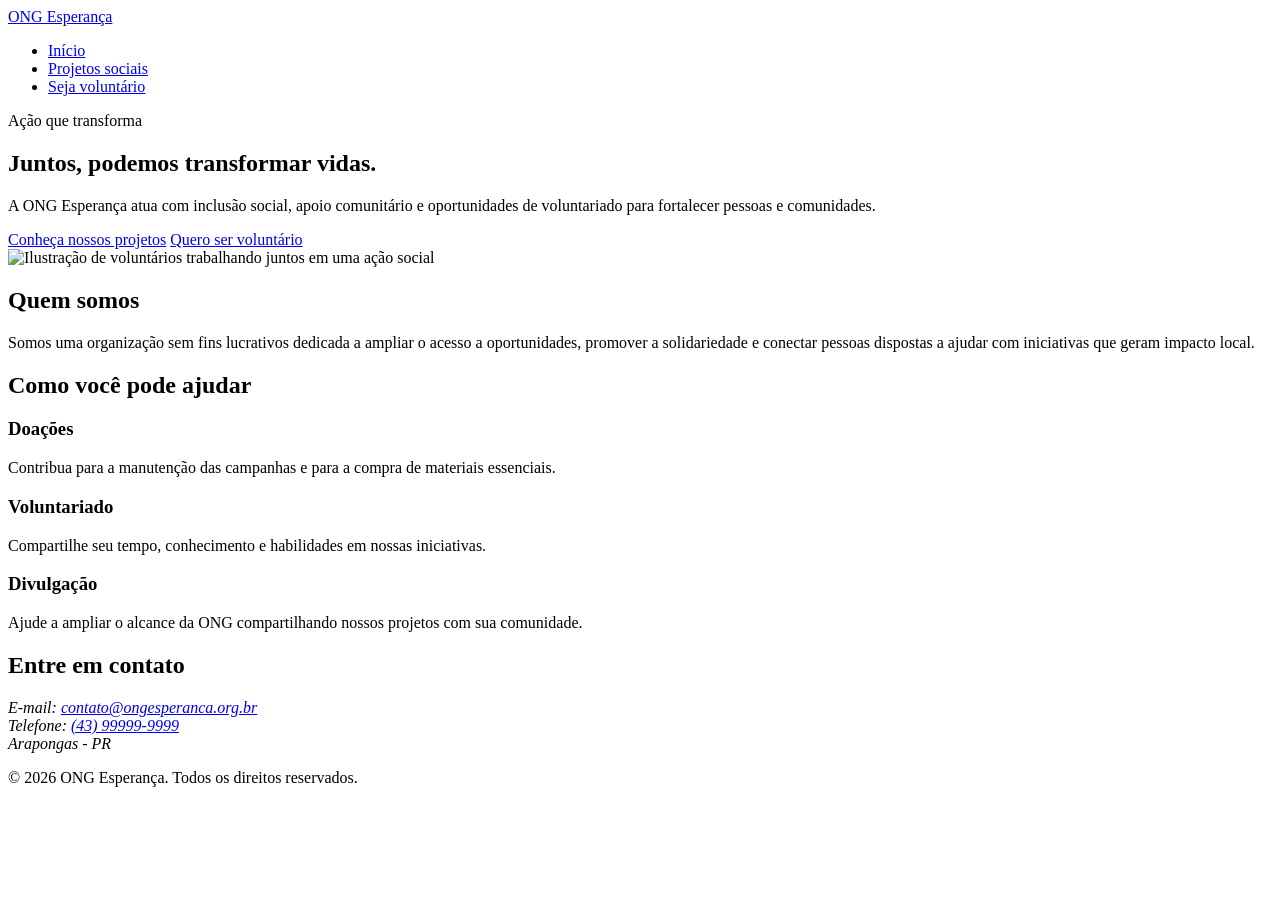
==== index.html @ 51edddca "feat: adiciona index.html" ====
<!DOCTYPE html>
<html lang="pt-BR">
<head>
  <meta charset="UTF-8">
  <meta name="viewport" content="width=device-width, initial-scale=1.0">
  <meta name="description" content="ONG Esperança - projetos sociais, doações e voluntariado.">
  <title>ONG Esperança | Início</title>
  <link rel="stylesheet" href="css/style.css">
</head>
<body>
  <header class="site-header">
    <div class="container">
      <a class="brand" href="index.html" aria-label="ONG Esperança - página inicial">ONG Esperança</a>
      <nav aria-label="Navegação principal">
        <ul class="nav-list">
          <li><a href="index.html" aria-current="page">Início</a></li>
          <li><a href="projetos.html">Projetos sociais</a></li>
          <li><a href="cadastro.html">Seja voluntário</a></li>
        </ul>
      </nav>
    </div>
  </header>

  <main>
    <section class="hero container" aria-labelledby="titulo-principal">
      <div>
        <p class="eyebrow">Ação que transforma</p>
        <h1 id="titulo-principal">Juntos, podemos transformar vidas.</h1>
        <p class="lead">A ONG Esperança atua com inclusão social, apoio comunitário e oportunidades de voluntariado para fortalecer pessoas e comunidades.</p>
        <div class="actions">
          <a class="button" href="projetos.html">Conheça nossos projetos</a>
          <a class="button button-secondary" href="cadastro.html">Quero ser voluntário</a>
        </div>
      </div>
      <img src="images/voluntarios.svg" alt="Ilustração de voluntários trabalhando juntos em uma ação social">
    </section>

    <section class="container section" aria-labelledby="quem-somos">
      <h2 id="quem-somos">Quem somos</h2>
      <p>Somos uma organização sem fins lucrativos dedicada a ampliar o acesso a oportunidades, promover a solidariedade e conectar pessoas dispostas a ajudar com iniciativas que geram impacto local.</p>
    </section>

    <section class="container section cards" aria-labelledby="destaques">
      <h2 id="destaques">Como você pode ajudar</h2>
      <article class="card">
        <h3>Doações</h3>
        <p>Contribua para a manutenção das campanhas e para a compra de materiais essenciais.</p>
      </article>
      <article class="card">
        <h3>Voluntariado</h3>
        <p>Compartilhe seu tempo, conhecimento e habilidades em nossas iniciativas.</p>
      </article>
      <article class="card">
        <h3>Divulgação</h3>
        <p>Ajude a ampliar o alcance da ONG compartilhando nossos projetos com sua comunidade.</p>
      </article>
    </section>

    <section class="container section contact" aria-labelledby="contato">
      <h2 id="contato">Entre em contato</h2>
      <address>
        E-mail: <a href="mailto:contato@ongesperanca.org.br">contato@ongesperanca.org.br</a><br>
        Telefone: <a href="tel:+5543999999999">(43) 99999-9999</a><br>
        Arapongas - PR
      </address>
    </section>
  </main>

  <footer class="site-footer">
    <div class="container">
      <p>&copy; 2026 ONG Esperança. Todos os direitos reservados.</p>
    </div>
  </footer>
</body>
</html>
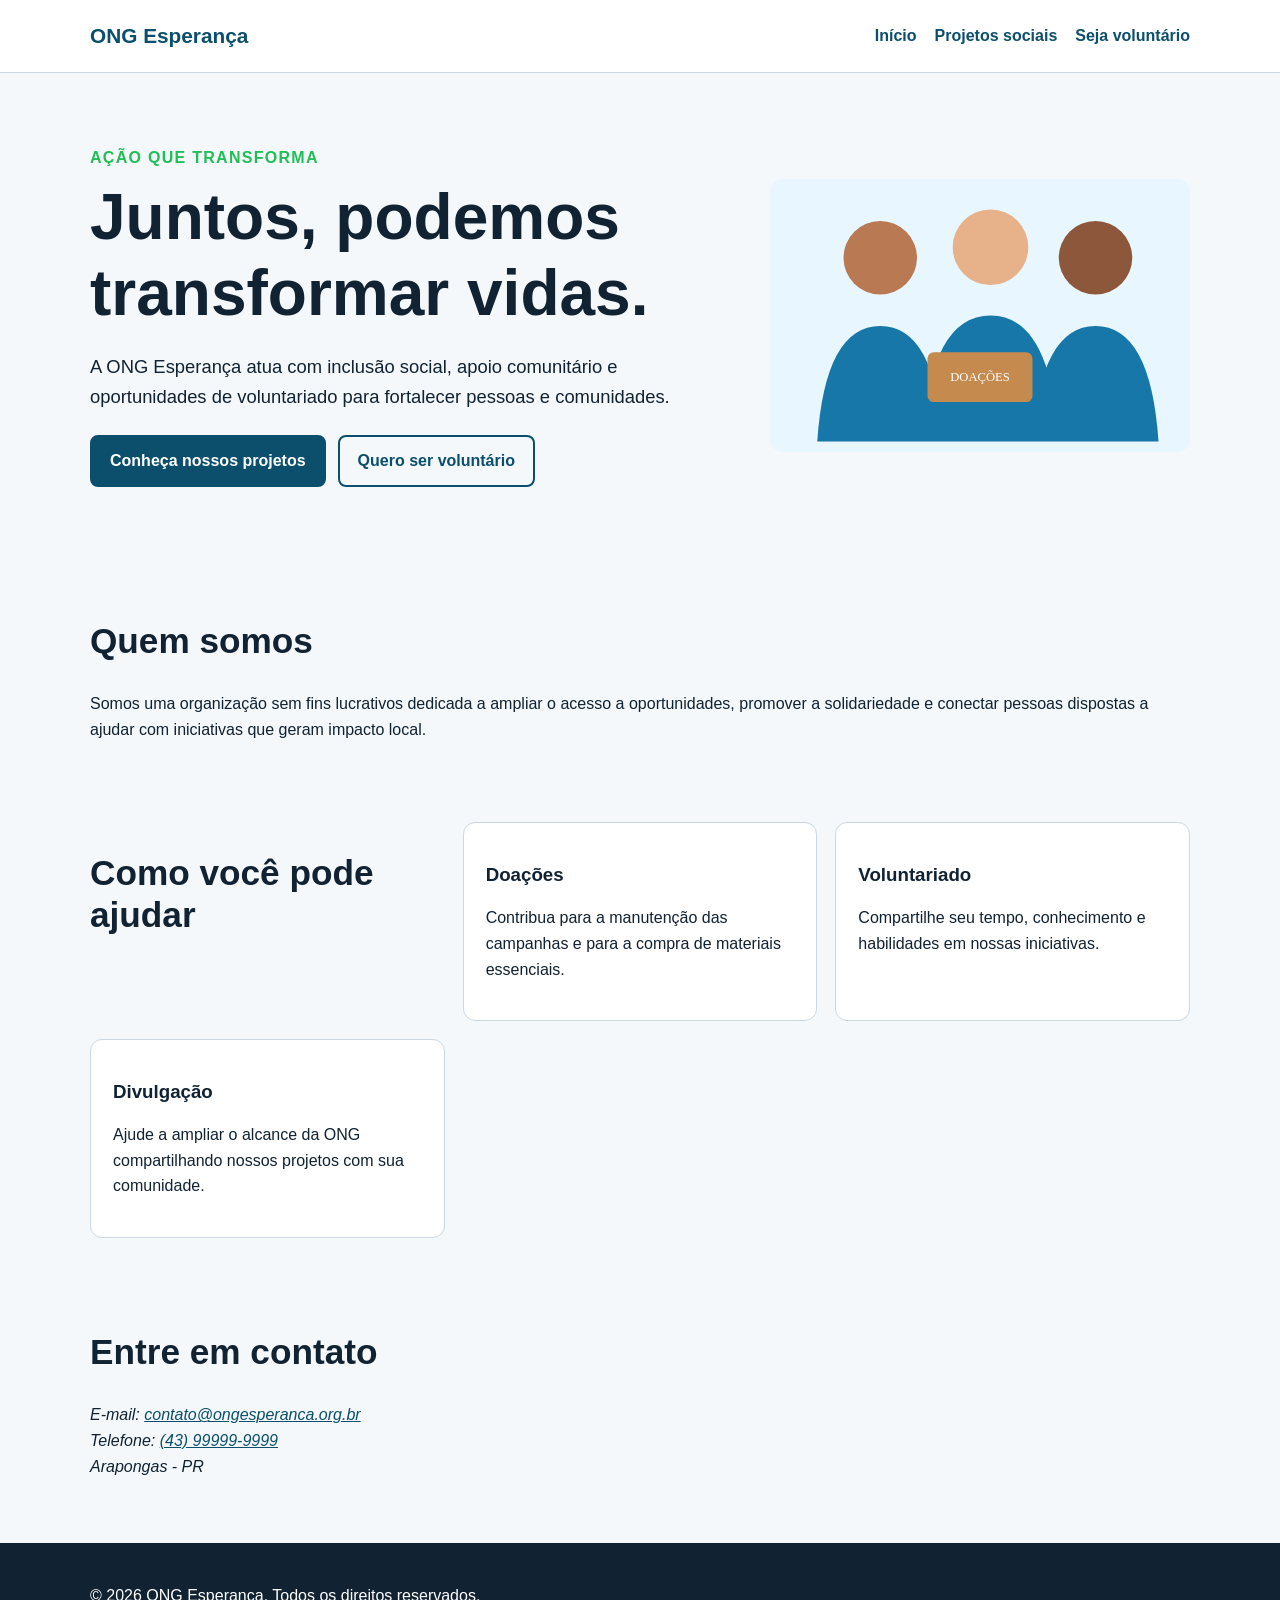
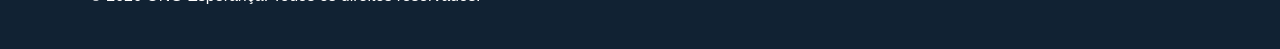
==== commit 2956db0d: "feat: utiliza ilustração de ação social na página inicial" ====
--- a/index.html
+++ b/index.html
@@ -11,16 +11,13 @@
   <header class="site-header">
     <div class="container">
       <a class="brand" href="index.html" aria-label="ONG Esperança - página inicial">ONG Esperança</a>
-      <nav aria-label="Navegação principal">
-        <ul class="nav-list">
-          <li><a href="index.html" aria-current="page">Início</a></li>
-          <li><a href="projetos.html">Projetos sociais</a></li>
-          <li><a href="cadastro.html">Seja voluntário</a></li>
-        </ul>
-      </nav>
+      <nav aria-label="Navegação principal"><ul class="nav-list">
+        <li><a href="index.html" aria-current="page">Início</a></li>
+        <li><a href="projetos.html">Projetos sociais</a></li>
+        <li><a href="cadastro.html">Seja voluntário</a></li>
+      </ul></nav>
     </div>
   </header>
-
   <main>
     <section class="hero container" aria-labelledby="titulo-principal">
       <div>
@@ -32,44 +29,23 @@
           <a class="button button-secondary" href="cadastro.html">Quero ser voluntário</a>
         </div>
       </div>
-      <img src="images/voluntarios.svg" alt="Ilustração de voluntários trabalhando juntos em uma ação social">
+      <img src="images/doacao-alimentos.svg" alt="Voluntários distribuindo alimentos em uma ação comunitária">
     </section>
-
     <section class="container section" aria-labelledby="quem-somos">
       <h2 id="quem-somos">Quem somos</h2>
       <p>Somos uma organização sem fins lucrativos dedicada a ampliar o acesso a oportunidades, promover a solidariedade e conectar pessoas dispostas a ajudar com iniciativas que geram impacto local.</p>
     </section>
-
     <section class="container section cards" aria-labelledby="destaques">
       <h2 id="destaques">Como você pode ajudar</h2>
-      <article class="card">
-        <h3>Doações</h3>
-        <p>Contribua para a manutenção das campanhas e para a compra de materiais essenciais.</p>
-      </article>
-      <article class="card">
-        <h3>Voluntariado</h3>
-        <p>Compartilhe seu tempo, conhecimento e habilidades em nossas iniciativas.</p>
-      </article>
-      <article class="card">
-        <h3>Divulgação</h3>
-        <p>Ajude a ampliar o alcance da ONG compartilhando nossos projetos com sua comunidade.</p>
-      </article>
+      <article class="card"><h3>Doações</h3><p>Contribua para a manutenção das campanhas e para a compra de materiais essenciais.</p></article>
+      <article class="card"><h3>Voluntariado</h3><p>Compartilhe seu tempo, conhecimento e habilidades em nossas iniciativas.</p></article>
+      <article class="card"><h3>Divulgação</h3><p>Ajude a ampliar o alcance da ONG compartilhando nossos projetos com sua comunidade.</p></article>
     </section>
-
     <section class="container section contact" aria-labelledby="contato">
       <h2 id="contato">Entre em contato</h2>
-      <address>
-        E-mail: <a href="mailto:contato@ongesperanca.org.br">contato@ongesperanca.org.br</a><br>
-        Telefone: <a href="tel:+5543999999999">(43) 99999-9999</a><br>
-        Arapongas - PR
-      </address>
+      <address>E-mail: <a href="mailto:contato@ongesperanca.org.br">contato@ongesperanca.org.br</a><br>Telefone: <a href="tel:+5543999999999">(43) 99999-9999</a><br>Arapongas - PR</address>
     </section>
   </main>
-
-  <footer class="site-footer">
-    <div class="container">
-      <p>&copy; 2026 ONG Esperança. Todos os direitos reservados.</p>
-    </div>
-  </footer>
+  <footer class="site-footer"><div class="container"><p>&copy; 2026 ONG Esperança. Todos os direitos reservados.</p></div></footer>
 </body>
-</html>
+</html>
--- a/css/style.css
+++ b/css/style.css
@@ -0,0 +1,214 @@
+:root {
+  --primary: #0b4f6c;
+  --secondary: #01baef;
+  --accent: #20bf55;
+  --dark: #123;
+  --light: #f4f8fb;
+  --white: #fff;
+  --border: #cbd8e2;
+}
+
+* { box-sizing: border-box; }
+
+html { scroll-behavior: smooth; }
+
+body {
+  margin: 0;
+  font-family: Arial, Helvetica, sans-serif;
+  color: var(--dark);
+  background: var(--light);
+  line-height: 1.6;
+}
+
+a { color: var(--primary); }
+
+.container {
+  width: min(1100px, 92%);
+  margin-inline: auto;
+}
+
+.site-header {
+  background: var(--white);
+  border-bottom: 1px solid var(--border);
+  position: sticky;
+  top: 0;
+  z-index: 10;
+}
+
+.site-header .container {
+  min-height: 72px;
+  display: flex;
+  align-items: center;
+  justify-content: space-between;
+  gap: 24px;
+}
+
+.brand {
+  font-size: 1.3rem;
+  font-weight: 800;
+  text-decoration: none;
+}
+
+.nav-list {
+  list-style: none;
+  display: flex;
+  gap: 18px;
+  margin: 0;
+  padding: 0;
+}
+
+.nav-list a {
+  text-decoration: none;
+  font-weight: 700;
+}
+
+.hero {
+  display: grid;
+  grid-template-columns: 1.2fr 0.8fr;
+  gap: 48px;
+  align-items: center;
+  padding-block: 72px;
+}
+
+.hero img {
+  width: 100%;
+  max-width: 420px;
+  justify-self: end;
+}
+
+.eyebrow {
+  margin: 0 0 8px;
+  color: var(--accent);
+  font-weight: 800;
+  text-transform: uppercase;
+  letter-spacing: 0.08em;
+}
+
+h1, h2, h3 { line-height: 1.2; }
+
+h1 { font-size: clamp(2.2rem, 5vw, 4rem); margin: 0 0 20px; }
+
+h2 { font-size: clamp(1.6rem, 3vw, 2.2rem); }
+
+.lead {
+  font-size: 1.15rem;
+  max-width: 70ch;
+}
+
+.actions {
+  display: flex;
+  flex-wrap: wrap;
+  gap: 12px;
+  margin-top: 24px;
+}
+
+.button {
+  display: inline-block;
+  border: 2px solid var(--primary);
+  background: var(--primary);
+  color: var(--white);
+  padding: 11px 18px;
+  border-radius: 8px;
+  text-decoration: none;
+  font-weight: 700;
+  cursor: pointer;
+}
+
+.button-secondary {
+  background: transparent;
+  color: var(--primary);
+}
+
+.section {
+  padding-block: 32px;
+}
+
+.cards {
+  display: grid;
+  grid-template-columns: repeat(3, 1fr);
+  gap: 18px;
+}
+
+.card,
+.project {
+  background: var(--white);
+  border: 1px solid var(--border);
+  border-radius: 12px;
+  padding: 22px;
+}
+
+.contact {
+  padding-bottom: 64px;
+}
+
+.form {
+  background: var(--white);
+  border: 1px solid var(--border);
+  border-radius: 12px;
+  padding: 28px;
+  margin-bottom: 64px;
+}
+
+fieldset {
+  border: 1px solid var(--border);
+  border-radius: 10px;
+  padding: 20px;
+  margin-bottom: 22px;
+}
+
+legend {
+  font-weight: 800;
+  padding-inline: 8px;
+}
+
+label {
+  display: block;
+  font-weight: 700;
+  margin: 14px 0 6px;
+}
+
+input {
+  width: 100%;
+  padding: 12px;
+  border: 1px solid #9eb0bf;
+  border-radius: 8px;
+  font: inherit;
+}
+
+input:focus {
+  outline: 3px solid rgba(1, 186, 239, 0.25);
+  border-color: var(--secondary);
+}
+
+.feature-list,
+.steps {
+  padding-left: 1.3rem;
+}
+
+.site-footer {
+  background: var(--dark);
+  color: var(--white);
+  padding-block: 24px;
+}
+
+@media (max-width: 760px) {
+  .site-header .container,
+  .nav-list {
+    flex-direction: column;
+    align-items: flex-start;
+  }
+
+  .site-header .container {
+    padding-block: 14px;
+  }
+
+  .hero,
+  .cards {
+    grid-template-columns: 1fr;
+  }
+
+  .hero img {
+    justify-self: start;
+    max-width: 360px;
+  }
+}
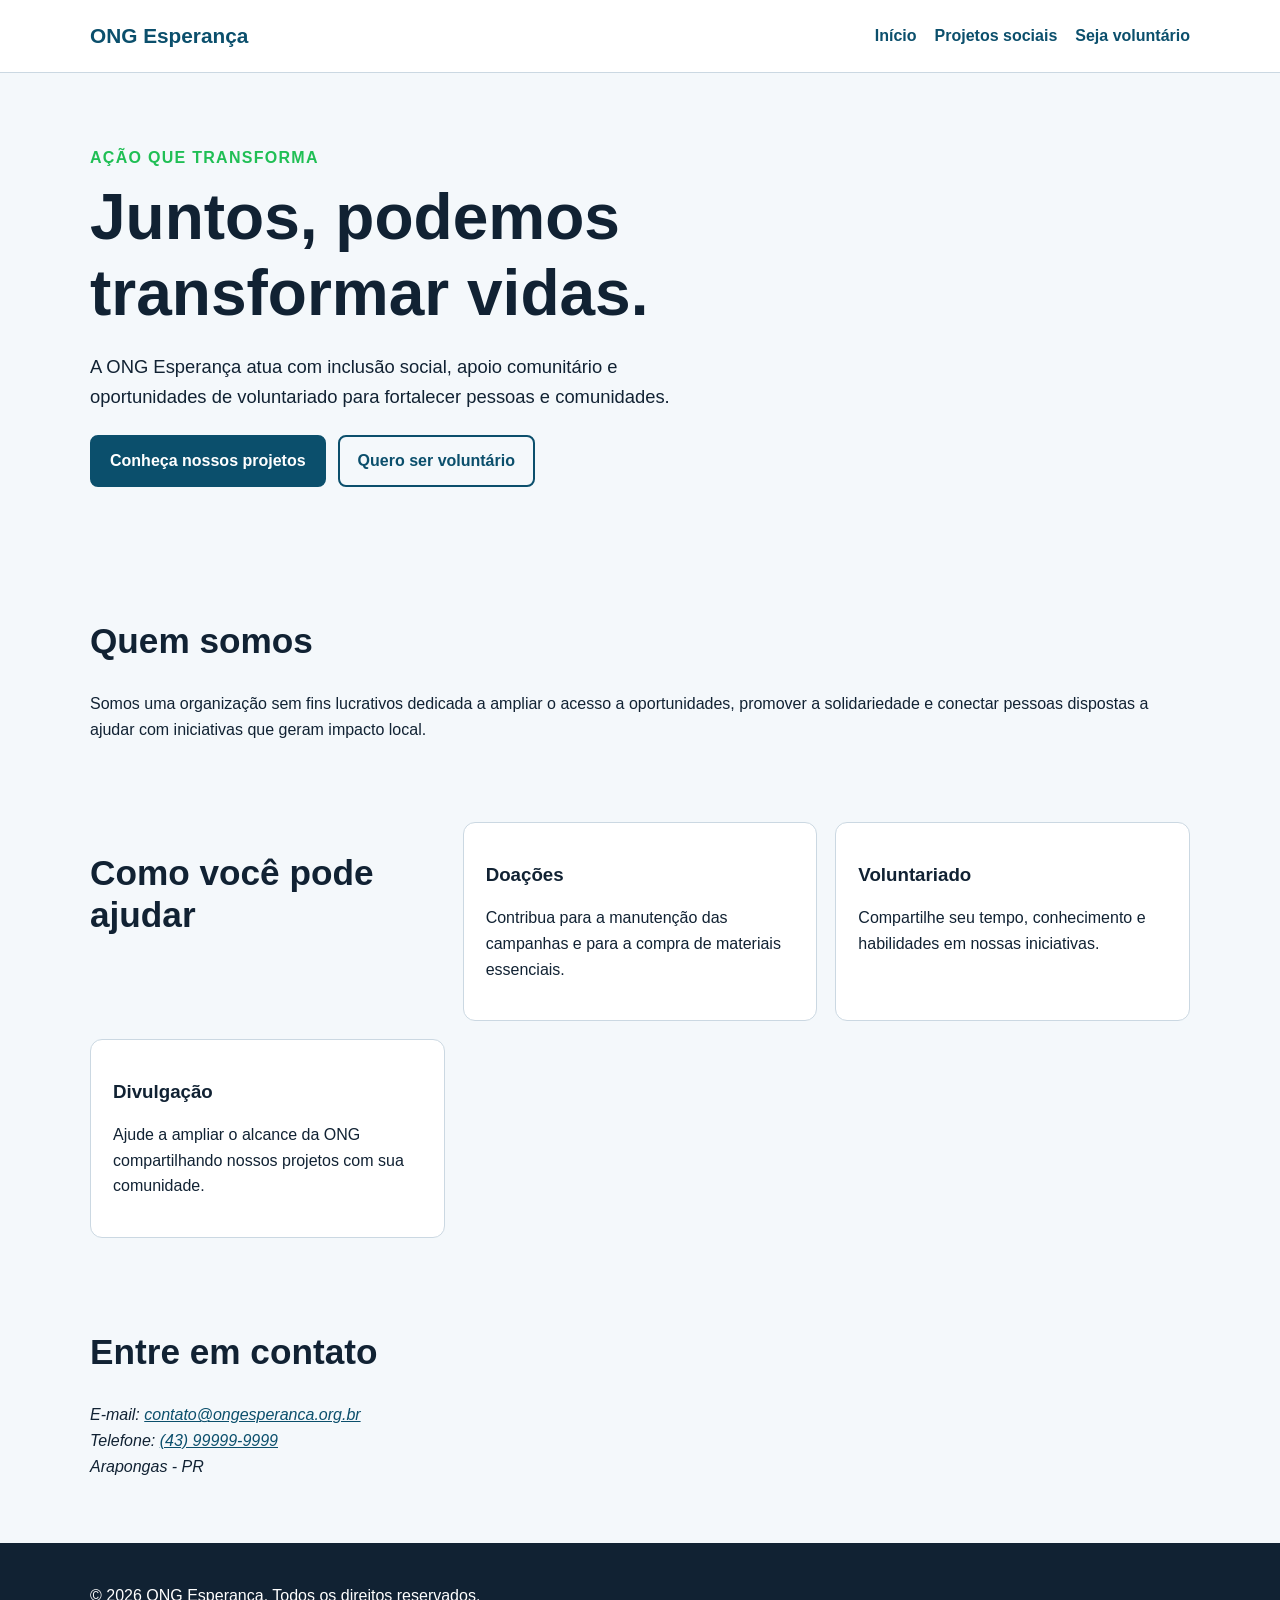
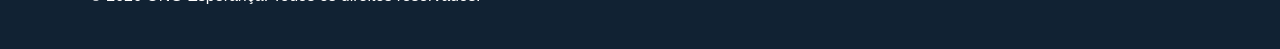
==== commit 73514c42: "feat: substitui imagens do projeto por fotos da ONG" ====
--- a/index.html
+++ b/index.html
@@ -29,7 +29,7 @@
           <a class="button button-secondary" href="cadastro.html">Quero ser voluntário</a>
         </div>
       </div>
-      <img src="images/doacao-alimentos.svg" alt="Voluntários distribuindo alimentos em uma ação comunitária">
+      <img src="images/doacao-alimentos.webp" alt="Voluntários distribuindo alimentos em uma ação comunitária">
     </section>
     <section class="container section" aria-labelledby="quem-somos">
       <h2 id="quem-somos">Quem somos</h2>
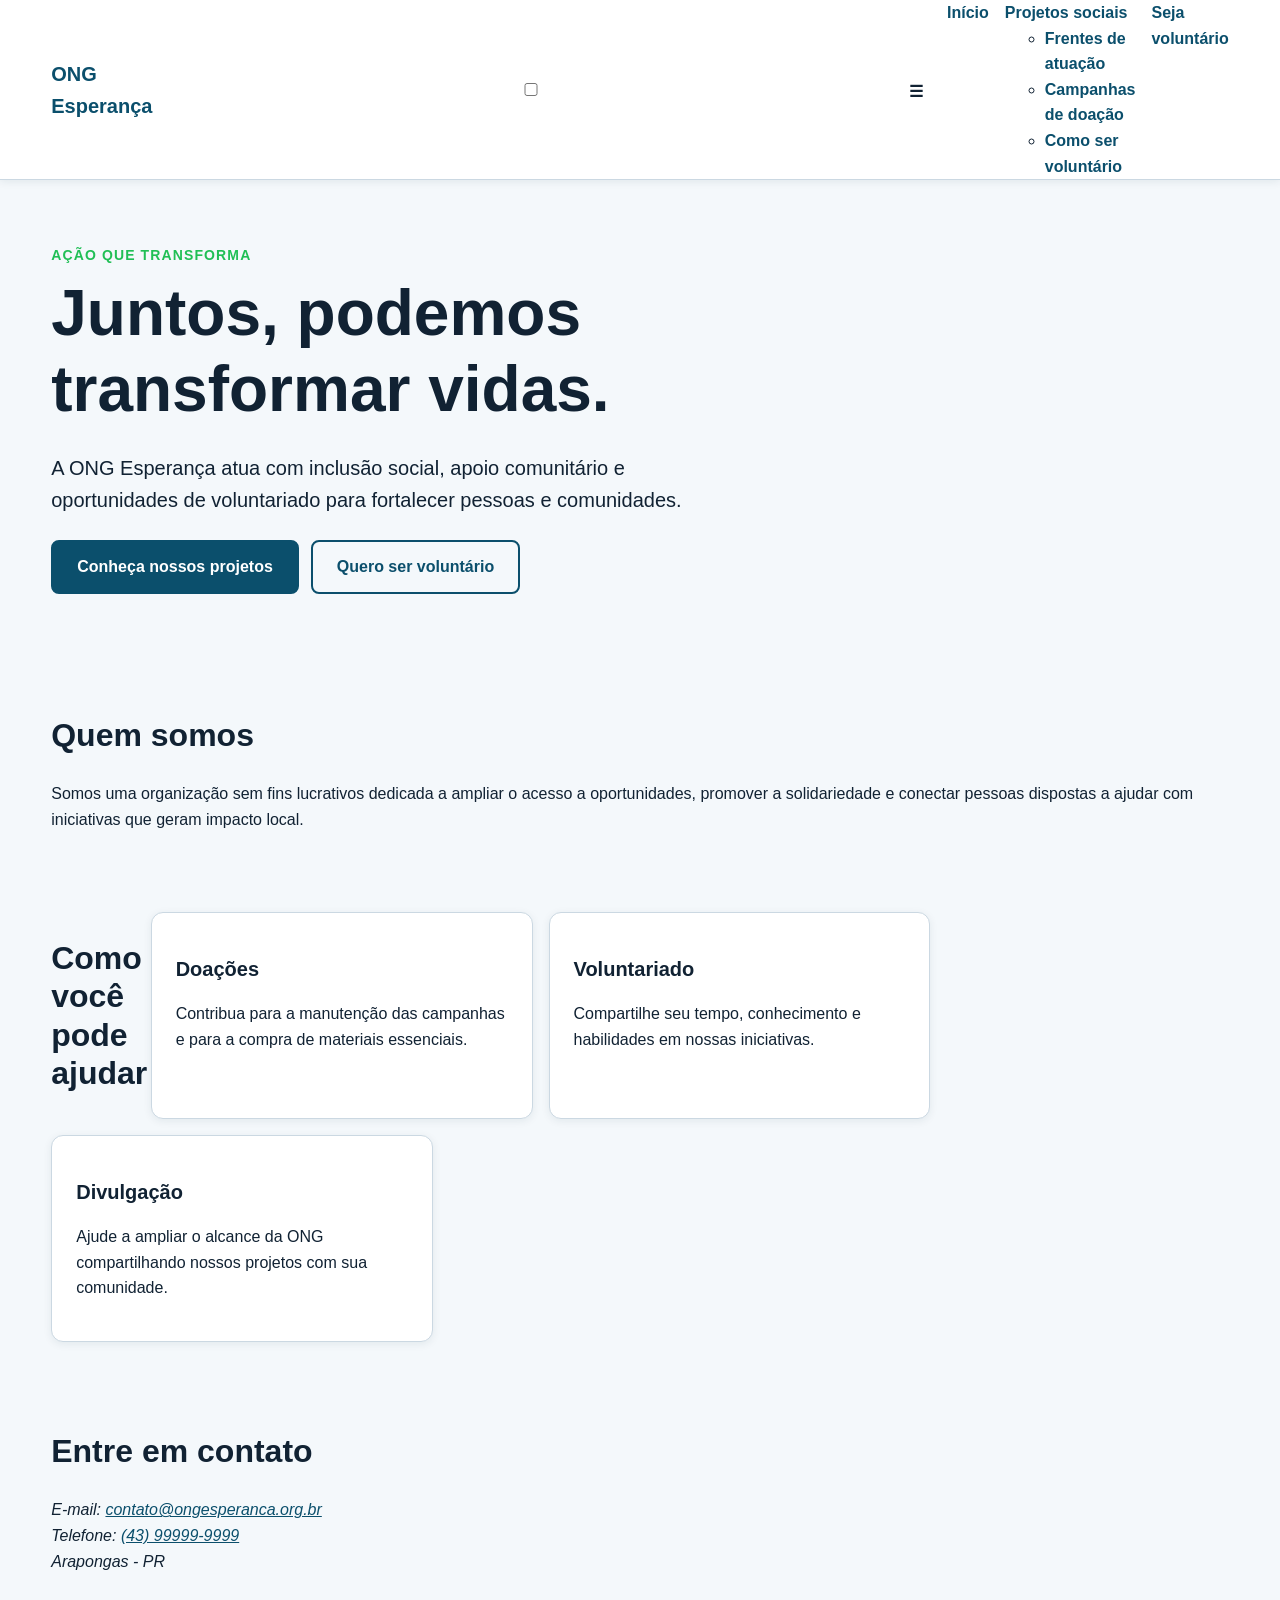
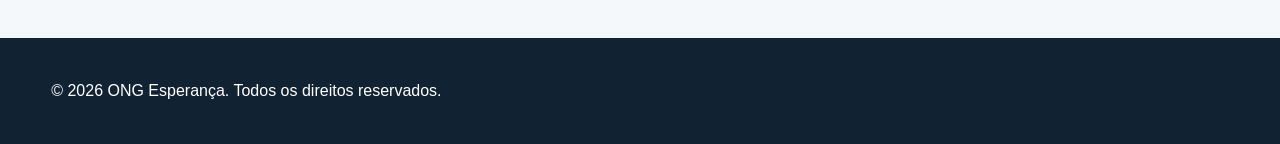
==== commit 338e6af0: "feat: adiciona menu dropdown e menu hamburger responsivo" ====
--- a/index.html
+++ b/index.html
@@ -11,11 +11,22 @@
   <header class="site-header">
     <div class="container">
       <a class="brand" href="index.html" aria-label="ONG Esperança - página inicial">ONG Esperança</a>
-      <nav aria-label="Navegação principal"><ul class="nav-list">
-        <li><a href="index.html" aria-current="page">Início</a></li>
-        <li><a href="projetos.html">Projetos sociais</a></li>
-        <li><a href="cadastro.html">Seja voluntário</a></li>
-      </ul></nav>
+      <input class="menu-toggle" type="checkbox" id="menu-toggle">
+      <label class="menu-button" for="menu-toggle" aria-label="Abrir ou fechar menu">☰</label>
+      <nav class="main-nav" aria-label="Navegação principal">
+        <ul class="nav-list">
+          <li><a href="index.html" aria-current="page">Início</a></li>
+          <li class="has-dropdown">
+            <a href="projetos.html">Projetos sociais</a>
+            <ul class="dropdown">
+              <li><a href="projetos.html#projetos-atuacao">Frentes de atuação</a></li>
+              <li><a href="projetos.html#campanhas">Campanhas de doação</a></li>
+              <li><a href="projetos.html#voluntariado">Como ser voluntário</a></li>
+            </ul>
+          </li>
+          <li><a href="cadastro.html">Seja voluntário</a></li>
+        </ul>
+      </nav>
     </div>
   </header>
   <main>
--- a/css/style.css
+++ b/css/style.css
@@ -1,11 +1,38 @@
 :root {
-  --primary: #0b4f6c;
-  --secondary: #01baef;
-  --accent: #20bf55;
-  --dark: #123;
-  --light: #f4f8fb;
-  --white: #fff;
-  --border: #cbd8e2;
+  /* Design System - Cores */
+  --color-primary: #0b4f6c;
+  --color-secondary: #01baef;
+  --color-accent: #20bf55;
+  --color-dark: #123;
+  --color-light: #f4f8fb;
+  --color-white: #ffffff;
+  --color-border: #cbd8e2;
+  --color-muted: #607080;
+  --color-input-border: #9eb0bf;
+
+  /* Design System - Tipografia */
+  --font-xs: 0.75rem;
+  --font-sm: 0.875rem;
+  --font-md: 1rem;
+  --font-lg: 1.25rem;
+  --font-xl: 2rem;
+  --font-xxl: 4rem;
+
+  /* Design System - Espaçamentos modulares */
+  --space-1: 4px;
+  --space-2: 8px;
+  --space-3: 12px;
+  --space-4: 16px;
+  --space-5: 24px;
+  --space-6: 32px;
+  --space-7: 48px;
+  --space-8: 64px;
+
+  /* Design System - Outros tokens */
+  --radius-sm: 8px;
+  --radius-md: 10px;
+  --radius-lg: 12px;
+  --shadow-sm: 0 2px 8px rgba(18, 51, 68, 0.08);
 }
 
 * { box-sizing: border-box; }
@@ -15,24 +42,26 @@
 body {
   margin: 0;
   font-family: Arial, Helvetica, sans-serif;
-  color: var(--dark);
-  background: var(--light);
+  font-size: var(--font-md);
+  color: var(--color-dark);
+  background: var(--color-light);
   line-height: 1.6;
 }
 
-a { color: var(--primary); }
+a { color: var(--color-primary); }
 
 .container {
-  width: min(1100px, 92%);
+  width: min(1200px, 92%);
   margin-inline: auto;
 }
 
 .site-header {
-  background: var(--white);
-  border-bottom: 1px solid var(--border);
+  background: var(--color-white);
+  border-bottom: 1px solid var(--color-border);
   position: sticky;
   top: 0;
   z-index: 10;
+  box-shadow: var(--shadow-sm);
 }
 
 .site-header .container {
@@ -40,11 +69,11 @@
   display: flex;
   align-items: center;
   justify-content: space-between;
-  gap: 24px;
+  gap: var(--space-5);
 }
 
 .brand {
-  font-size: 1.3rem;
+  font-size: var(--font-lg);
   font-weight: 800;
   text-decoration: none;
 }
@@ -52,7 +81,7 @@
 .nav-list {
   list-style: none;
   display: flex;
-  gap: 18px;
+  gap: var(--space-4);
   margin: 0;
   padding: 0;
 }
@@ -62,23 +91,35 @@
   font-weight: 700;
 }
 
+/* CSS Grid macro: sistema principal de 12 colunas */
+.hero,
+.cards {
+  display: grid;
+  grid-template-columns: repeat(12, minmax(0, 1fr));
+}
+
 .hero {
-  display: grid;
-  grid-template-columns: 1.2fr 0.8fr;
-  gap: 48px;
+  gap: var(--space-7);
   align-items: center;
-  padding-block: 72px;
-}
-
-.hero img {
+  padding-block: var(--space-8);
+}
+
+.hero > div {
+  grid-column: span 7;
+}
+
+.hero > img {
+  grid-column: span 5;
   width: 100%;
   max-width: 420px;
   justify-self: end;
+  border-radius: var(--radius-lg);
 }
 
 .eyebrow {
-  margin: 0 0 8px;
-  color: var(--accent);
+  margin: 0 0 var(--space-2);
+  color: var(--color-accent);
+  font-size: var(--font-sm);
   font-weight: 800;
   text-transform: uppercase;
   letter-spacing: 0.08em;
@@ -86,129 +127,210 @@
 
 h1, h2, h3 { line-height: 1.2; }
 
-h1 { font-size: clamp(2.2rem, 5vw, 4rem); margin: 0 0 20px; }
-
-h2 { font-size: clamp(1.6rem, 3vw, 2.2rem); }
+h1 {
+  font-size: clamp(2.2rem, 5vw, var(--font-xxl));
+  margin: 0 0 var(--space-5);
+}
+
+h2 { font-size: clamp(1.6rem, 3vw, var(--font-xl)); }
+
+h3 { font-size: var(--font-lg); }
 
 .lead {
-  font-size: 1.15rem;
+  font-size: var(--font-lg);
   max-width: 70ch;
 }
 
 .actions {
   display: flex;
   flex-wrap: wrap;
-  gap: 12px;
-  margin-top: 24px;
+  gap: var(--space-3);
+  margin-top: var(--space-5);
 }
 
 .button {
   display: inline-block;
-  border: 2px solid var(--primary);
-  background: var(--primary);
-  color: var(--white);
-  padding: 11px 18px;
-  border-radius: 8px;
+  border: 2px solid var(--color-primary);
+  background: var(--color-primary);
+  color: var(--color-white);
+  padding: var(--space-3) var(--space-5);
+  border-radius: var(--radius-sm);
   text-decoration: none;
+  font-size: var(--font-md);
   font-weight: 700;
   cursor: pointer;
 }
 
 .button-secondary {
   background: transparent;
-  color: var(--primary);
+  color: var(--color-primary);
 }
 
 .section {
-  padding-block: 32px;
+  padding-block: var(--space-6);
 }
 
 .cards {
-  display: grid;
-  grid-template-columns: repeat(3, 1fr);
-  gap: 18px;
+  gap: var(--space-4);
+}
+
+.card {
+  grid-column: span 4;
 }
 
 .card,
 .project {
-  background: var(--white);
-  border: 1px solid var(--border);
-  border-radius: 12px;
-  padding: 22px;
+  background: var(--color-white);
+  border: 1px solid var(--color-border);
+  border-radius: var(--radius-lg);
+  padding: var(--space-5);
+  box-shadow: var(--shadow-sm);
+}
+
+.project img {
+  width: 100%;
+  max-height: 420px;
+  object-fit: cover;
+  border-radius: var(--radius-sm);
+  margin-block: var(--space-3);
 }
 
 .contact {
-  padding-bottom: 64px;
+  padding-bottom: var(--space-8);
 }
 
 .form {
-  background: var(--white);
-  border: 1px solid var(--border);
-  border-radius: 12px;
-  padding: 28px;
-  margin-bottom: 64px;
+  background: var(--color-white);
+  border: 1px solid var(--color-border);
+  border-radius: var(--radius-lg);
+  padding: var(--space-6);
+  margin-bottom: var(--space-8);
 }
 
 fieldset {
-  border: 1px solid var(--border);
-  border-radius: 10px;
-  padding: 20px;
-  margin-bottom: 22px;
+  border: 1px solid var(--color-border);
+  border-radius: var(--radius-md);
+  padding: var(--space-5);
+  margin-bottom: var(--space-5);
 }
 
 legend {
   font-weight: 800;
-  padding-inline: 8px;
+  padding-inline: var(--space-2);
 }
 
 label {
   display: block;
+  font-size: var(--font-md);
   font-weight: 700;
-  margin: 14px 0 6px;
+  margin: var(--space-3) 0 var(--space-2);
 }
 
 input {
   width: 100%;
-  padding: 12px;
-  border: 1px solid #9eb0bf;
-  border-radius: 8px;
+  padding: var(--space-3);
+  border: 1px solid var(--color-input-border);
+  border-radius: var(--radius-sm);
   font: inherit;
 }
 
 input:focus {
   outline: 3px solid rgba(1, 186, 239, 0.25);
-  border-color: var(--secondary);
+  border-color: var(--color-secondary);
 }
 
 .feature-list,
 .steps {
-  padding-left: 1.3rem;
+  padding-left: var(--space-5);
 }
 
 .site-footer {
-  background: var(--dark);
-  color: var(--white);
-  padding-block: 24px;
-}
-
-@media (max-width: 760px) {
-  .site-header .container,
+  background: var(--color-dark);
+  color: var(--color-white);
+  padding-block: var(--space-5);
+}
+
+/* Breakpoint 1: telas grandes */
+@media (max-width: 1200px) {
+  .hero { gap: var(--space-6); }
+  .hero > div { grid-column: span 7; }
+  .hero > img { grid-column: span 5; }
+}
+
+/* Breakpoint 2: notebooks e tablets em paisagem */
+@media (max-width: 992px) {
+  .hero > div { grid-column: span 8; }
+  .hero > img { grid-column: span 4; }
+  .card { grid-column: span 6; }
+}
+
+/* Breakpoint 3: tablets */
+@media (max-width: 768px) {
+  .site-header .container {
+    flex-direction: column;
+    align-items: flex-start;
+    padding-block: var(--space-3);
+  }
+
+  .hero > div,
+  .hero > img {
+    grid-column: 1 / -1;
+  }
+
+  .hero > img {
+    justify-self: start;
+    max-width: 520px;
+  }
+
+  .card { grid-column: span 12; }
+}
+
+/* Breakpoint 4: celulares */
+@media (max-width: 576px) {
   .nav-list {
     flex-direction: column;
     align-items: flex-start;
-  }
-
-  .site-header .container {
-    padding-block: 14px;
-  }
-
-  .hero,
-  .cards {
-    grid-template-columns: 1fr;
-  }
-
-  .hero img {
-    justify-self: start;
-    max-width: 360px;
-  }
-}
+    gap: var(--space-2);
+  }
+
+  .hero {
+    gap: var(--space-5);
+    padding-block: var(--space-6);
+  }
+
+  .section { padding-block: var(--space-5); }
+
+  .form { padding: var(--space-4); }
+
+  h1 { font-size: clamp(2rem, 10vw, 3rem); }
+
+  .lead { font-size: var(--font-md); }
+}
+
+/* Breakpoint 5: celulares pequenos */
+@media (max-width: 400px) {
+  .container { width: min(100% - 24px, 1200px); }
+
+  .hero {
+    padding-block: var(--space-5);
+  }
+
+  .actions {
+    flex-direction: column;
+    align-items: stretch;
+  }
+
+  .button {
+    text-align: center;
+  }
+
+  .card,
+  .project,
+  .form {
+    padding: var(--space-4);
+  }
+
+  .site-footer {
+    font-size: var(--font-sm);
+  }
+}
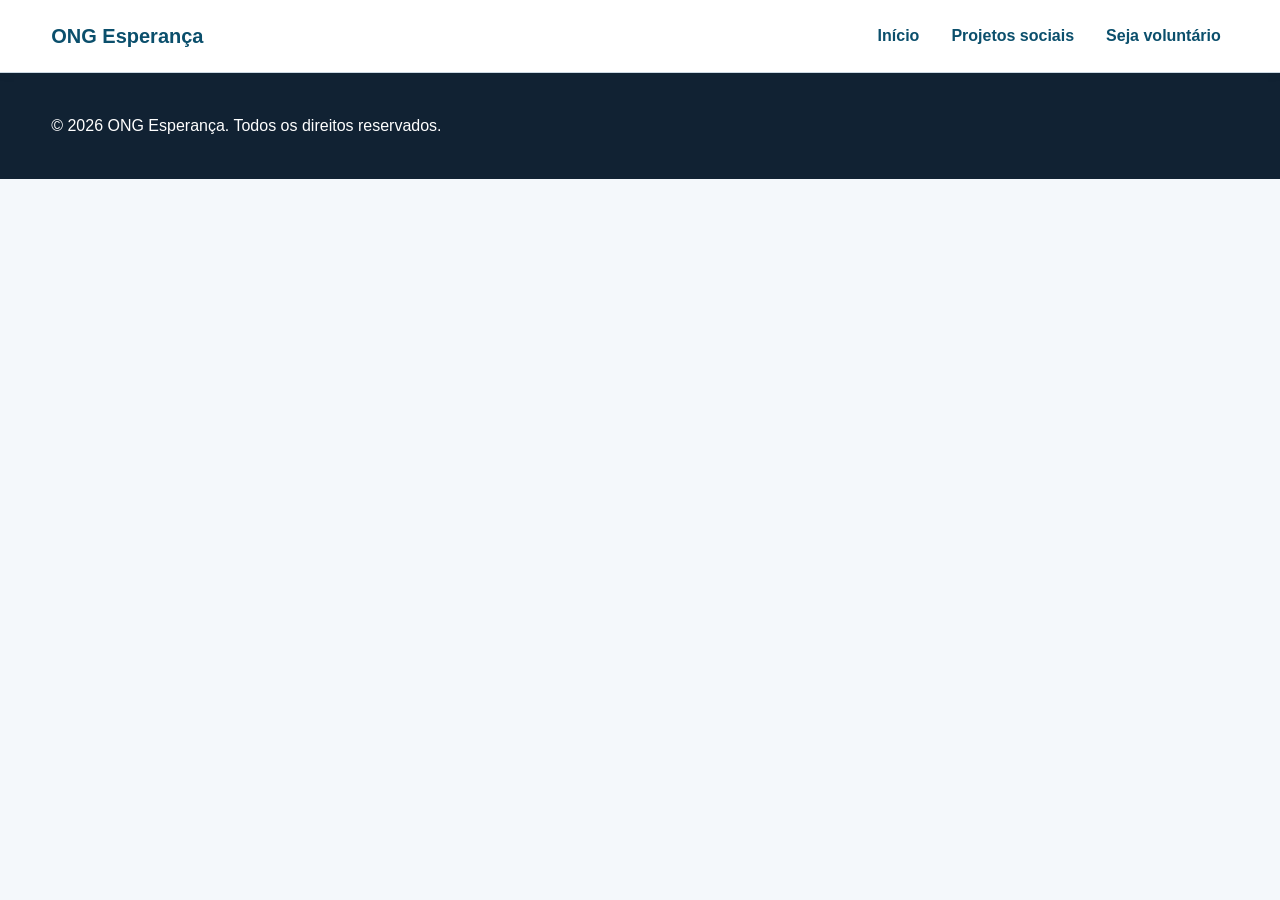
==== commit 4fe23104: "fix: adiciona ponto de entrada na raiz para publicação" ====
--- a/index.html
+++ b/index.html
@@ -3,60 +3,11 @@
 <head>
   <meta charset="UTF-8">
   <meta name="viewport" content="width=device-width, initial-scale=1.0">
-  <meta name="description" content="ONG Esperança - projetos sociais, doações e voluntariado.">
+  <meta http-equiv="refresh" content="0; url=html/index.html">
   <title>ONG Esperança | Início</title>
-  <link rel="stylesheet" href="css/style.css">
+  <link rel="canonical" href="html/index.html">
 </head>
 <body>
-  <header class="site-header">
-    <div class="container">
-      <a class="brand" href="index.html" aria-label="ONG Esperança - página inicial">ONG Esperança</a>
-      <input class="menu-toggle" type="checkbox" id="menu-toggle">
-      <label class="menu-button" for="menu-toggle" aria-label="Abrir ou fechar menu">☰</label>
-      <nav class="main-nav" aria-label="Navegação principal">
-        <ul class="nav-list">
-          <li><a href="index.html" aria-current="page">Início</a></li>
-          <li class="has-dropdown">
-            <a href="projetos.html">Projetos sociais</a>
-            <ul class="dropdown">
-              <li><a href="projetos.html#projetos-atuacao">Frentes de atuação</a></li>
-              <li><a href="projetos.html#campanhas">Campanhas de doação</a></li>
-              <li><a href="projetos.html#voluntariado">Como ser voluntário</a></li>
-            </ul>
-          </li>
-          <li><a href="cadastro.html">Seja voluntário</a></li>
-        </ul>
-      </nav>
-    </div>
-  </header>
-  <main>
-    <section class="hero container" aria-labelledby="titulo-principal">
-      <div>
-        <p class="eyebrow">Ação que transforma</p>
-        <h1 id="titulo-principal">Juntos, podemos transformar vidas.</h1>
-        <p class="lead">A ONG Esperança atua com inclusão social, apoio comunitário e oportunidades de voluntariado para fortalecer pessoas e comunidades.</p>
-        <div class="actions">
-          <a class="button" href="projetos.html">Conheça nossos projetos</a>
-          <a class="button button-secondary" href="cadastro.html">Quero ser voluntário</a>
-        </div>
-      </div>
-      <img src="images/doacao-alimentos.webp" alt="Voluntários distribuindo alimentos em uma ação comunitária">
-    </section>
-    <section class="container section" aria-labelledby="quem-somos">
-      <h2 id="quem-somos">Quem somos</h2>
-      <p>Somos uma organização sem fins lucrativos dedicada a ampliar o acesso a oportunidades, promover a solidariedade e conectar pessoas dispostas a ajudar com iniciativas que geram impacto local.</p>
-    </section>
-    <section class="container section cards" aria-labelledby="destaques">
-      <h2 id="destaques">Como você pode ajudar</h2>
-      <article class="card"><h3>Doações</h3><p>Contribua para a manutenção das campanhas e para a compra de materiais essenciais.</p></article>
-      <article class="card"><h3>Voluntariado</h3><p>Compartilhe seu tempo, conhecimento e habilidades em nossas iniciativas.</p></article>
-      <article class="card"><h3>Divulgação</h3><p>Ajude a ampliar o alcance da ONG compartilhando nossos projetos com sua comunidade.</p></article>
-    </section>
-    <section class="container section contact" aria-labelledby="contato">
-      <h2 id="contato">Entre em contato</h2>
-      <address>E-mail: <a href="mailto:contato@ongesperanca.org.br">contato@ongesperanca.org.br</a><br>Telefone: <a href="tel:+5543999999999">(43) 99999-9999</a><br>Arapongas - PR</address>
-    </section>
-  </main>
-  <footer class="site-footer"><div class="container"><p>&copy; 2026 ONG Esperança. Todos os direitos reservados.</p></div></footer>
+  <p>Redirecionando para a <a href="html/index.html">página inicial da ONG Esperança</a>...</p>
 </body>
-</html>+</html>
